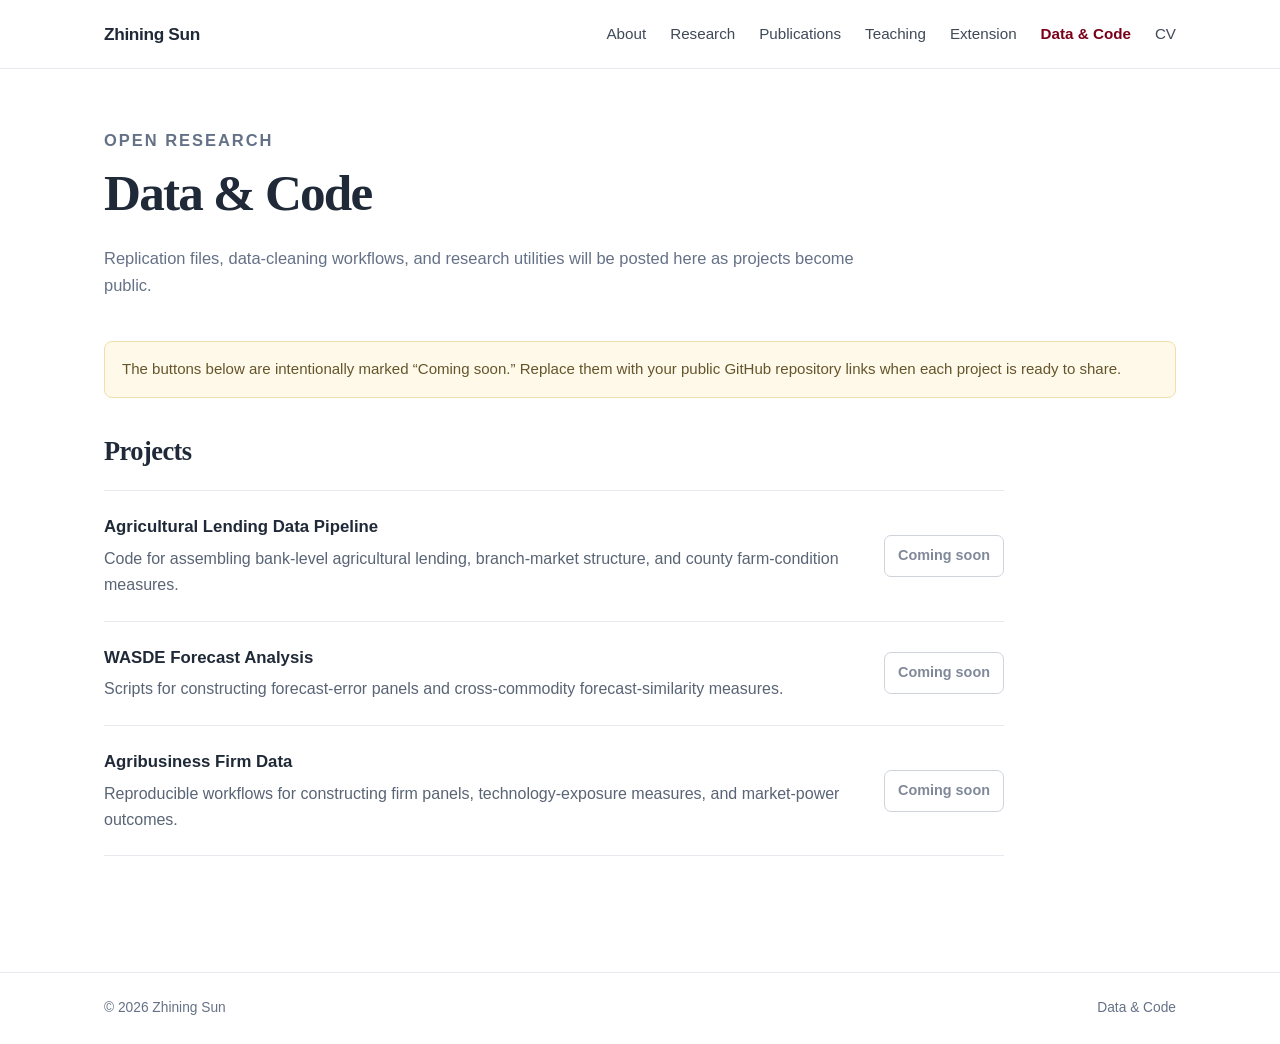
==== data.html @ fe055b01 "Publish personal academic website" ====
<!doctype html><html lang="en"><head><meta charset="utf-8"><meta name="viewport" content="width=device-width, initial-scale=1"><meta name="description" content="Data and code shared by Zhining Sun."><title>Data & Code | Zhining Sun</title><link rel="stylesheet" href="assets/style.css"></head><body>
<header class="site-header"><nav class="nav-wrap" aria-label="Primary navigation"><a class="brand" href="index.html">Zhining Sun</a><button class="nav-toggle" aria-label="Toggle navigation" aria-expanded="false">☰</button><div class="nav-links"><a href="index.html">About</a><a href="research.html">Research</a><a href="publications.html">Publications</a><a href="teaching.html">Teaching</a><a href="extension.html">Extension</a><a href="data.html" aria-current="page">Data &amp; Code</a><a href="assets/Zhining_Sun_CV.pdf" target="_blank" rel="noopener">CV</a></div></nav></header>
<main class="page"><header class="page-header"><p class="eyebrow">Open Research</p><h1 class="page-title">Data &amp; Code</h1><p>Replication files, data-cleaning workflows, and research utilities will be posted here as projects become public.</p></header>
<div class="notice">The buttons below are intentionally marked “Coming soon.” Replace them with your public GitHub repository links when each project is ready to share.</div>
<section class="content-section" style="margin-top:32px"><h2>Projects</h2>
<div class="code-card"><div><h3>Agricultural Lending Data Pipeline</h3><p>Code for assembling bank-level agricultural lending, branch-market structure, and county farm-condition measures.</p></div><span class="button disabled">Coming soon</span></div>
<div class="code-card"><div><h3>WASDE Forecast Analysis</h3><p>Scripts for constructing forecast-error panels and cross-commodity forecast-similarity measures.</p></div><span class="button disabled">Coming soon</span></div>
<div class="code-card"><div><h3>Agribusiness Firm Data</h3><p>Reproducible workflows for constructing firm panels, technology-exposure measures, and market-power outcomes.</p></div><span class="button disabled">Coming soon</span></div>
</section></main><footer class="site-footer"><div class="footer-wrap"><span>© <span data-year></span> Zhining Sun</span><span>Data &amp; Code</span></div></footer><script src="assets/site.js"></script></body></html>
---- assets/style.css ----
:root {
  --ink: #1f2937;
  --muted: #657186;
  --line: #e7e9ee;
  --paper: #ffffff;
  --soft: #f7f8fa;
  --accent: #7a0019;
  --accent-dark: #5b0013;
  --accent-soft: #f5e8eb;
  --max: 1120px;
}

* { box-sizing: border-box; }
html { scroll-behavior: smooth; }
body {
  margin: 0;
  color: var(--ink);
  background: var(--paper);
  font-family: -apple-system, BlinkMacSystemFont, "Segoe UI", Roboto, Helvetica, Arial, sans-serif;
  line-height: 1.65;
  -webkit-font-smoothing: antialiased;
}

a { color: var(--accent); text-decoration: none; }
a:hover { color: var(--accent-dark); text-decoration: underline; }

.site-header {
  position: sticky;
  top: 0;
  z-index: 20;
  background: rgba(255,255,255,.96);
  backdrop-filter: blur(8px);
  border-bottom: 1px solid var(--line);
}

.nav-wrap {
  max-width: var(--max);
  margin: 0 auto;
  padding: 0 24px;
  min-height: 68px;
  display: flex;
  align-items: center;
  justify-content: space-between;
  gap: 28px;
}

.brand {
  color: var(--ink);
  font-weight: 700;
  letter-spacing: -.02em;
  font-size: 1.08rem;
}
.brand:hover { text-decoration: none; color: var(--accent); }

.nav-links {
  display: flex;
  align-items: center;
  gap: 24px;
  font-size: .95rem;
}
.nav-links a { color: #3f4958; }
.nav-links a:hover,
.nav-links a[aria-current="page"] { color: var(--accent); text-decoration: none; }
.nav-links a[aria-current="page"] { font-weight: 650; }

.nav-toggle {
  display: none;
  border: 0;
  background: transparent;
  font-size: 1.35rem;
  cursor: pointer;
  color: var(--ink);
}

.page {
  max-width: var(--max);
  margin: 0 auto;
  padding: 58px 24px 72px;
}

.home-grid {
  display: grid;
  grid-template-columns: 265px minmax(0, 1fr);
  gap: 70px;
  align-items: start;
}

.profile { text-align: center; }
.headshot {
  display: block;
  width: 205px;
  height: 205px;
  margin: 0 auto 24px;
  border-radius: 50%;
  object-fit: cover;
  box-shadow: 0 0 0 1px rgba(0,0,0,.04), 0 8px 24px rgba(0,0,0,.08);
}
.profile h1 {
  font-family: Georgia, "Times New Roman", serif;
  font-size: 2rem;
  line-height: 1.15;
  margin: 0 0 8px;
  letter-spacing: -.02em;
}
.profile-title { color: var(--muted); margin: 0; font-size: .98rem; }
.profile-affil { color: var(--muted); margin: 2px 0 18px; font-size: .95rem; }
.profile-links {
  display: flex;
  justify-content: center;
  flex-wrap: wrap;
  gap: 9px;
  margin-top: 16px;
}
.profile-links a {
  border: 1px solid var(--line);
  border-radius: 999px;
  padding: 6px 11px;
  font-size: .82rem;
  color: #485365;
  background: #fff;
}
.profile-links a:hover {
  border-color: #cfd4dd;
  color: var(--accent);
  text-decoration: none;
}

.eyebrow {
  margin: 0 0 10px;
  color: var(--accent);
  font-size: .78rem;
  text-transform: uppercase;
  letter-spacing: .12em;
  font-weight: 750;
}

.intro h2,
.page-title {
  font-family: Georgia, "Times New Roman", serif;
  font-size: clamp(2.15rem, 4vw, 3.25rem);
  line-height: 1.14;
  letter-spacing: -.035em;
  margin: 0 0 22px;
  font-weight: 650;
}
.intro p { font-size: 1.08rem; max-width: 760px; }
.lede { color: #3d4757; }

.section { margin-top: 48px; }
.section h2,
.content-section h2 {
  font-family: Georgia, "Times New Roman", serif;
  font-size: 1.65rem;
  margin: 0 0 17px;
  letter-spacing: -.02em;
}
.section h3,
.content-section h3 {
  font-size: 1.05rem;
  margin: 26px 0 8px;
}

.tags { display: flex; gap: 9px; flex-wrap: wrap; }
.tag {
  display: inline-block;
  background: var(--accent-soft);
  color: var(--accent-dark);
  padding: 6px 11px;
  border-radius: 999px;
  font-size: .84rem;
  font-weight: 590;
}

.news-list { border-top: 1px solid var(--line); }
.news-item {
  display: grid;
  grid-template-columns: 92px 1fr;
  gap: 18px;
  padding: 17px 0;
  border-bottom: 1px solid var(--line);
}
.news-date { color: var(--muted); font-size: .88rem; font-weight: 650; }
.news-item p { margin: 0; }

.contact-box {
  margin-top: 48px;
  padding: 24px;
  background: var(--soft);
  border: 1px solid var(--line);
  border-radius: 10px;
}
.contact-box h2 { margin-top: 0; }
.contact-box p:last-child { margin-bottom: 0; }

.page-header {
  max-width: 780px;
  margin-bottom: 42px;
}
.page-header p { color: var(--muted); font-size: 1.03rem; }

.content-section {
  max-width: 900px;
  margin-bottom: 44px;
}

.paper {
  padding: 24px 0;
  border-top: 1px solid var(--line);
}
.paper:last-child { border-bottom: 1px solid var(--line); }
.paper-title {
  margin: 0 0 5px;
  font-size: 1.06rem;
  line-height: 1.45;
  font-weight: 700;
}
.paper-authors,
.paper-venue,
.paper-links { margin: 3px 0; }
.paper-authors { color: #4d5868; }
.paper-venue { color: var(--muted); font-size: .95rem; }
.paper-links { font-size: .92rem; }
.paper-links a { margin-right: 13px; font-weight: 650; }

.abstract {
  margin-top: 13px;
  border-left: 3px solid #d8dce3;
  padding-left: 14px;
  color: #505b6b;
  font-size: .95rem;
}
.abstract summary {
  cursor: pointer;
  color: var(--accent);
  font-weight: 650;
  margin-bottom: 7px;
}

.research-grid {
  display: grid;
  grid-template-columns: repeat(2, minmax(0,1fr));
  gap: 18px;
  margin: 10px 0 44px;
}
.research-card {
  border: 1px solid var(--line);
  border-radius: 12px;
  padding: 24px;
  background: #fff;
}
.research-card h3 { margin: 0 0 8px; }
.research-card p { margin: 0; color: #556071; }

.timeline {
  border-left: 1px solid #dfe2e8;
  margin-left: 6px;
  padding-left: 26px;
}
.timeline-item { position: relative; margin: 0 0 26px; }
.timeline-item::before {
  content: "";
  position: absolute;
  width: 9px;
  height: 9px;
  border-radius: 50%;
  background: var(--accent);
  left: -31px;
  top: 8px;
}
.timeline-item h3 { margin: 0 0 4px; }
.timeline-item p { margin: 3px 0; color: #566172; }

.code-card {
  display: grid;
  grid-template-columns: 1fr auto;
  gap: 22px;
  align-items: center;
  padding: 22px 0;
  border-top: 1px solid var(--line);
}
.code-card:last-child { border-bottom: 1px solid var(--line); }
.code-card h3 { margin: 0 0 5px; }
.code-card p { margin: 0; color: #596475; }
.button {
  display: inline-block;
  border: 1px solid var(--accent);
  color: var(--accent);
  border-radius: 7px;
  padding: 8px 13px;
  font-weight: 650;
  font-size: .9rem;
  white-space: nowrap;
}
.button:hover { text-decoration: none; background: var(--accent); color: white; }
.button.disabled { border-color: #cfd4dc; color: #808999; pointer-events: none; }

.notice {
  padding: 15px 17px;
  background: #fff9e9;
  border: 1px solid #f0dfaa;
  border-radius: 8px;
  color: #64552c;
  font-size: .94rem;
}

.site-footer {
  border-top: 1px solid var(--line);
  color: var(--muted);
  font-size: .86rem;
}
.footer-wrap {
  max-width: var(--max);
  margin: 0 auto;
  padding: 24px;
  display: flex;
  justify-content: space-between;
  gap: 20px;
}

@media (max-width: 820px) {
  .nav-toggle { display: block; }
  .nav-links {
    display: none;
    position: absolute;
    top: 68px;
    left: 0;
    right: 0;
    background: white;
    border-bottom: 1px solid var(--line);
    padding: 18px 24px 22px;
    flex-direction: column;
    align-items: flex-start;
    gap: 13px;
  }
  .nav-links.open { display: flex; }
  .home-grid { grid-template-columns: 1fr; gap: 42px; }
  .profile { text-align: left; }
  .headshot { width: 170px; height: 170px; margin-left: 0; }
  .profile-links { justify-content: flex-start; }
  .research-grid { grid-template-columns: 1fr; }
  .page { padding-top: 40px; }
}

@media (max-width: 560px) {
  .nav-wrap, .page, .footer-wrap { padding-left: 18px; padding-right: 18px; }
  .news-item { grid-template-columns: 1fr; gap: 4px; }
  .code-card { grid-template-columns: 1fr; }
  .footer-wrap { flex-direction: column; }
}
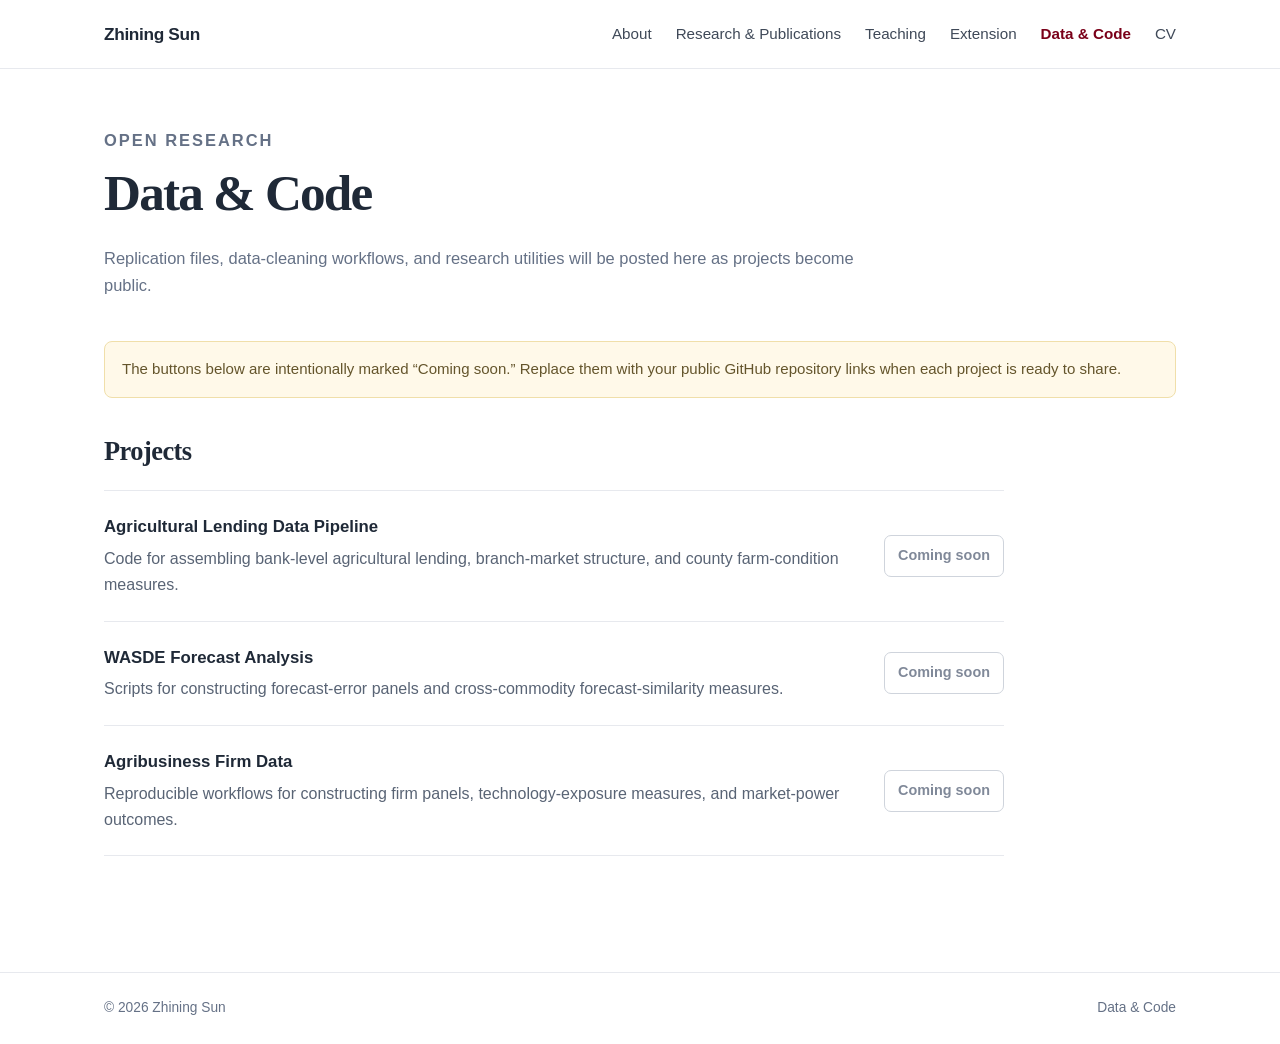
==== commit 9923dd46: "Combine research and publications pages" ====
--- a/data.html
+++ b/data.html
@@ -1,5 +1,5 @@
 <!doctype html><html lang="en"><head><meta charset="utf-8"><meta name="viewport" content="width=device-width, initial-scale=1"><meta name="description" content="Data and code shared by Zhining Sun."><title>Data & Code | Zhining Sun</title><link rel="stylesheet" href="assets/style.css"></head><body>
-<header class="site-header"><nav class="nav-wrap" aria-label="Primary navigation"><a class="brand" href="index.html">Zhining Sun</a><button class="nav-toggle" aria-label="Toggle navigation" aria-expanded="false">☰</button><div class="nav-links"><a href="index.html">About</a><a href="research.html">Research</a><a href="publications.html">Publications</a><a href="teaching.html">Teaching</a><a href="extension.html">Extension</a><a href="data.html" aria-current="page">Data &amp; Code</a><a href="assets/Zhining_Sun_CV.pdf" target="_blank" rel="noopener">CV</a></div></nav></header>
+<header class="site-header"><nav class="nav-wrap" aria-label="Primary navigation"><a class="brand" href="index.html">Zhining Sun</a><button class="nav-toggle" aria-label="Toggle navigation" aria-expanded="false">☰</button><div class="nav-links"><a href="index.html">About</a><a href="publications.html">Research &amp; Publications</a><a href="teaching.html">Teaching</a><a href="extension.html">Extension</a><a href="data.html" aria-current="page">Data &amp; Code</a><a href="assets/Zhining_Sun_CV.pdf" target="_blank" rel="noopener">CV</a></div></nav></header>
 <main class="page"><header class="page-header"><p class="eyebrow">Open Research</p><h1 class="page-title">Data &amp; Code</h1><p>Replication files, data-cleaning workflows, and research utilities will be posted here as projects become public.</p></header>
 <div class="notice">The buttons below are intentionally marked “Coming soon.” Replace them with your public GitHub repository links when each project is ready to share.</div>
 <section class="content-section" style="margin-top:32px"><h2>Projects</h2>
--- a/assets/style.css
+++ b/assets/style.css
@@ -93,6 +93,7 @@
   margin: 0 auto 24px;
   border-radius: 50%;
   object-fit: cover;
+  object-position: center 30%;
   box-shadow: 0 0 0 1px rgba(0,0,0,.04), 0 8px 24px rgba(0,0,0,.08);
 }
 .profile h1 {
